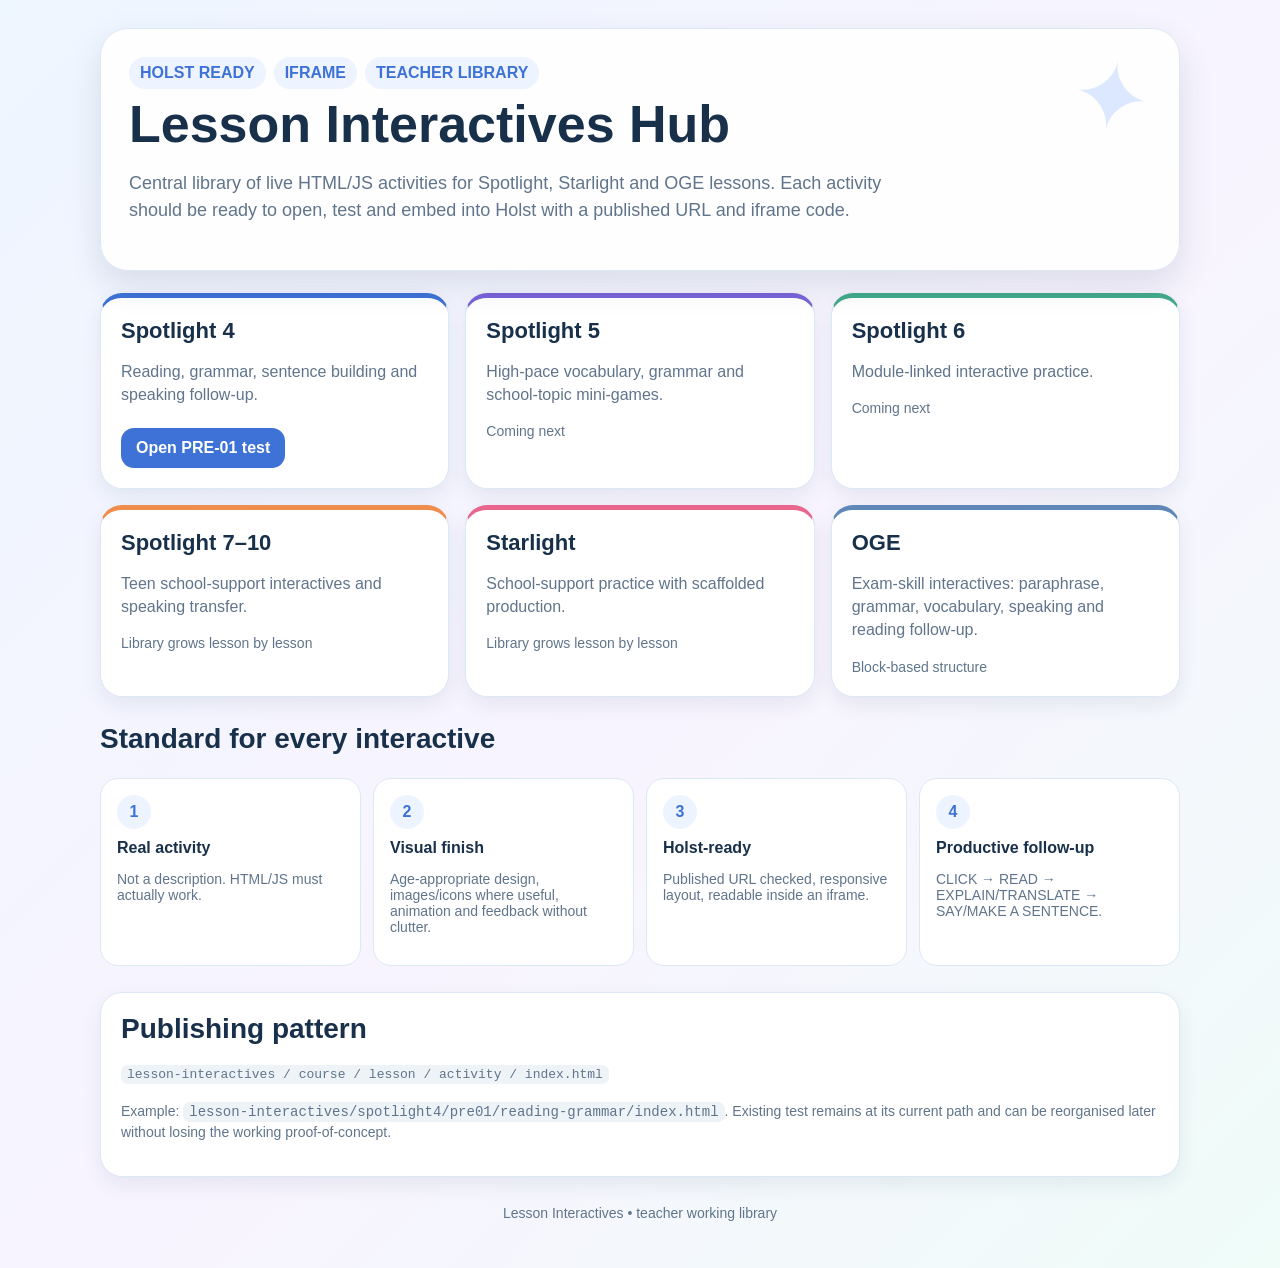
==== lesson-interactives/index.html @ e3a89ab9 "Add central Lesson Interactives hub page" ====
<!doctype html>
<html lang="en">
<head>
<meta charset="utf-8"/>
<meta name="viewport" content="width=device-width,initial-scale=1"/>
<title>Lesson Interactives Hub</title>
<style>
:root{--bg:#f5f9ff;--card:#fff;--ink:#18304a;--muted:#60758b;--blue:#3e72d6;--purple:#7a63d8;--mint:#43aa8b;--line:#dbe8f5;--shadow:0 14px 34px rgba(24,48,74,.12)}
*{box-sizing:border-box}body{margin:0;font-family:Inter,Arial,sans-serif;background:linear-gradient(135deg,#eef6ff,#f8f4ff 55%,#effcf8);color:var(--ink);min-height:100vh}
.wrap{max-width:1120px;margin:auto;padding:28px 20px 48px}.hero{background:rgba(255,255,255,.92);border:1px solid var(--line);border-radius:28px;padding:28px;box-shadow:var(--shadow);position:relative;overflow:hidden}.hero:after{content:'✦';position:absolute;right:28px;top:12px;font-size:96px;color:#dbe8ff;transform:rotate(10deg)}h1{margin:0 0 10px;font-size:clamp(30px,5vw,52px);line-height:1.05}.lead{font-size:18px;color:var(--muted);max-width:760px;line-height:1.5}.badge{display:inline-block;padding:7px 11px;border-radius:999px;background:#edf4ff;color:var(--blue);font-weight:800;margin:0 8px 8px 0}.grid{display:grid;grid-template-columns:repeat(3,1fr);gap:16px;margin-top:22px}.card{background:var(--card);border:1px solid var(--line);border-radius:22px;padding:20px;box-shadow:0 8px 20px rgba(24,48,74,.08)}.card h2{margin:0 0 8px;font-size:22px}.card p{color:var(--muted);line-height:1.45}.course{border-top:5px solid var(--blue)}.course:nth-child(2){border-top-color:var(--purple)}.course:nth-child(3){border-top-color:var(--mint)}.course:nth-child(4){border-top-color:#ef8d4d}.course:nth-child(5){border-top-color:#e8668c}.course:nth-child(6){border-top-color:#5f87b8}.btn{display:inline-block;text-decoration:none;background:var(--blue);color:#fff;padding:11px 15px;border-radius:13px;font-weight:800;margin-top:6px}.btn.secondary{background:#334b62}.section{margin-top:26px}.section h2{font-size:28px}.steps{display:grid;grid-template-columns:repeat(4,1fr);gap:12px}.step{background:#fff;border:1px solid var(--line);border-radius:18px;padding:16px;min-height:130px}.num{width:34px;height:34px;border-radius:50%;display:grid;place-items:center;background:#edf4ff;color:var(--blue);font-weight:900;margin-bottom:10px}.small{font-size:14px;color:var(--muted)}code{background:#eef3f8;padding:2px 6px;border-radius:7px}.footer{margin-top:28px;text-align:center;color:var(--muted);font-size:14px}@media(max-width:900px){.grid{grid-template-columns:1fr 1fr}.steps{grid-template-columns:1fr 1fr}}@media(max-width:620px){.grid,.steps{grid-template-columns:1fr}.hero{padding:20px}.hero:after{display:none}}
</style>
</head>
<body>
<div class="wrap">
  <section class="hero">
    <span class="badge">HOLST READY</span><span class="badge">IFRAME</span><span class="badge">TEACHER LIBRARY</span>
    <h1>Lesson Interactives Hub</h1>
    <p class="lead">Central library of live HTML/JS activities for Spotlight, Starlight and OGE lessons. Each activity should be ready to open, test and embed into Holst with a published URL and iframe code.</p>
  </section>

  <section class="grid">
    <article class="card course"><h2>Spotlight 4</h2><p>Reading, grammar, sentence building and speaking follow-up.</p><a class="btn" href="spotlight4-pre01-reading-grammar/">Open PRE-01 test</a></article>
    <article class="card course"><h2>Spotlight 5</h2><p>High-pace vocabulary, grammar and school-topic mini-games.</p><span class="small">Coming next</span></article>
    <article class="card course"><h2>Spotlight 6</h2><p>Module-linked interactive practice.</p><span class="small">Coming next</span></article>
    <article class="card course"><h2>Spotlight 7–10</h2><p>Teen school-support interactives and speaking transfer.</p><span class="small">Library grows lesson by lesson</span></article>
    <article class="card course"><h2>Starlight</h2><p>School-support practice with scaffolded production.</p><span class="small">Library grows lesson by lesson</span></article>
    <article class="card course"><h2>OGE</h2><p>Exam-skill interactives: paraphrase, grammar, vocabulary, speaking and reading follow-up.</p><span class="small">Block-based structure</span></article>
  </section>

  <section class="section">
    <h2>Standard for every interactive</h2>
    <div class="steps">
      <div class="step"><div class="num">1</div><strong>Real activity</strong><p class="small">Not a description. HTML/JS must actually work.</p></div>
      <div class="step"><div class="num">2</div><strong>Visual finish</strong><p class="small">Age-appropriate design, images/icons where useful, animation and feedback without clutter.</p></div>
      <div class="step"><div class="num">3</div><strong>Holst-ready</strong><p class="small">Published URL checked, responsive layout, readable inside an iframe.</p></div>
      <div class="step"><div class="num">4</div><strong>Productive follow-up</strong><p class="small">CLICK → READ → EXPLAIN/TRANSLATE → SAY/MAKE A SENTENCE.</p></div>
    </div>
  </section>

  <section class="section card">
    <h2>Publishing pattern</h2>
    <p><code>lesson-interactives / course / lesson / activity / index.html</code></p>
    <p class="small">Example: <code>lesson-interactives/spotlight4/pre01/reading-grammar/index.html</code>. Existing test remains at its current path and can be reorganised later without losing the working proof-of-concept.</p>
  </section>

  <div class="footer">Lesson Interactives • teacher working library</div>
</div>
</body>
</html>
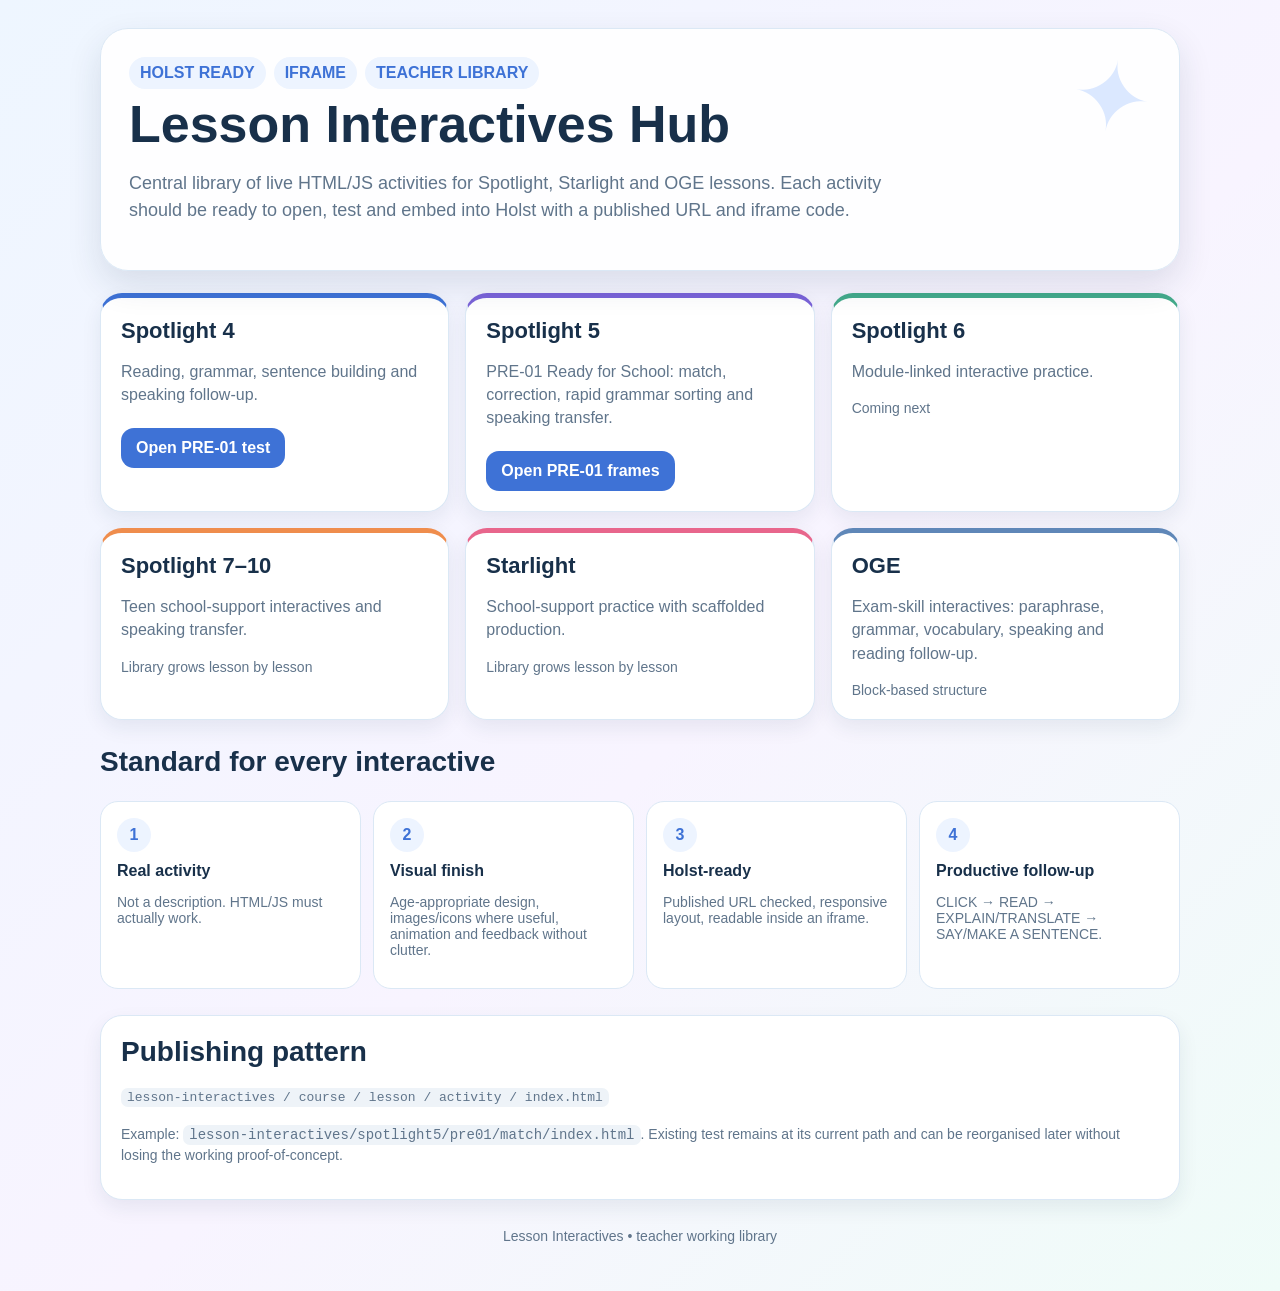
==== commit 7c7055c3: "Link Spotlight 5 PRE-01 interactives" ====
--- a/lesson-interactives/index.html
+++ b/lesson-interactives/index.html
@@ -20,7 +20,7 @@
 
   <section class="grid">
     <article class="card course"><h2>Spotlight 4</h2><p>Reading, grammar, sentence building and speaking follow-up.</p><a class="btn" href="spotlight4-pre01-reading-grammar/">Open PRE-01 test</a></article>
-    <article class="card course"><h2>Spotlight 5</h2><p>High-pace vocabulary, grammar and school-topic mini-games.</p><span class="small">Coming next</span></article>
+    <article class="card course"><h2>Spotlight 5</h2><p>PRE-01 Ready for School: match, correction, rapid grammar sorting and speaking transfer.</p><a class="btn" href="spotlight5/pre01/">Open PRE-01 frames</a></article>
     <article class="card course"><h2>Spotlight 6</h2><p>Module-linked interactive practice.</p><span class="small">Coming next</span></article>
     <article class="card course"><h2>Spotlight 7–10</h2><p>Teen school-support interactives and speaking transfer.</p><span class="small">Library grows lesson by lesson</span></article>
     <article class="card course"><h2>Starlight</h2><p>School-support practice with scaffolded production.</p><span class="small">Library grows lesson by lesson</span></article>
@@ -40,7 +40,7 @@
   <section class="section card">
     <h2>Publishing pattern</h2>
     <p><code>lesson-interactives / course / lesson / activity / index.html</code></p>
-    <p class="small">Example: <code>lesson-interactives/spotlight4/pre01/reading-grammar/index.html</code>. Existing test remains at its current path and can be reorganised later without losing the working proof-of-concept.</p>
+    <p class="small">Example: <code>lesson-interactives/spotlight5/pre01/match/index.html</code>. Existing test remains at its current path and can be reorganised later without losing the working proof-of-concept.</p>
   </section>
 
   <div class="footer">Lesson Interactives • teacher working library</div>
